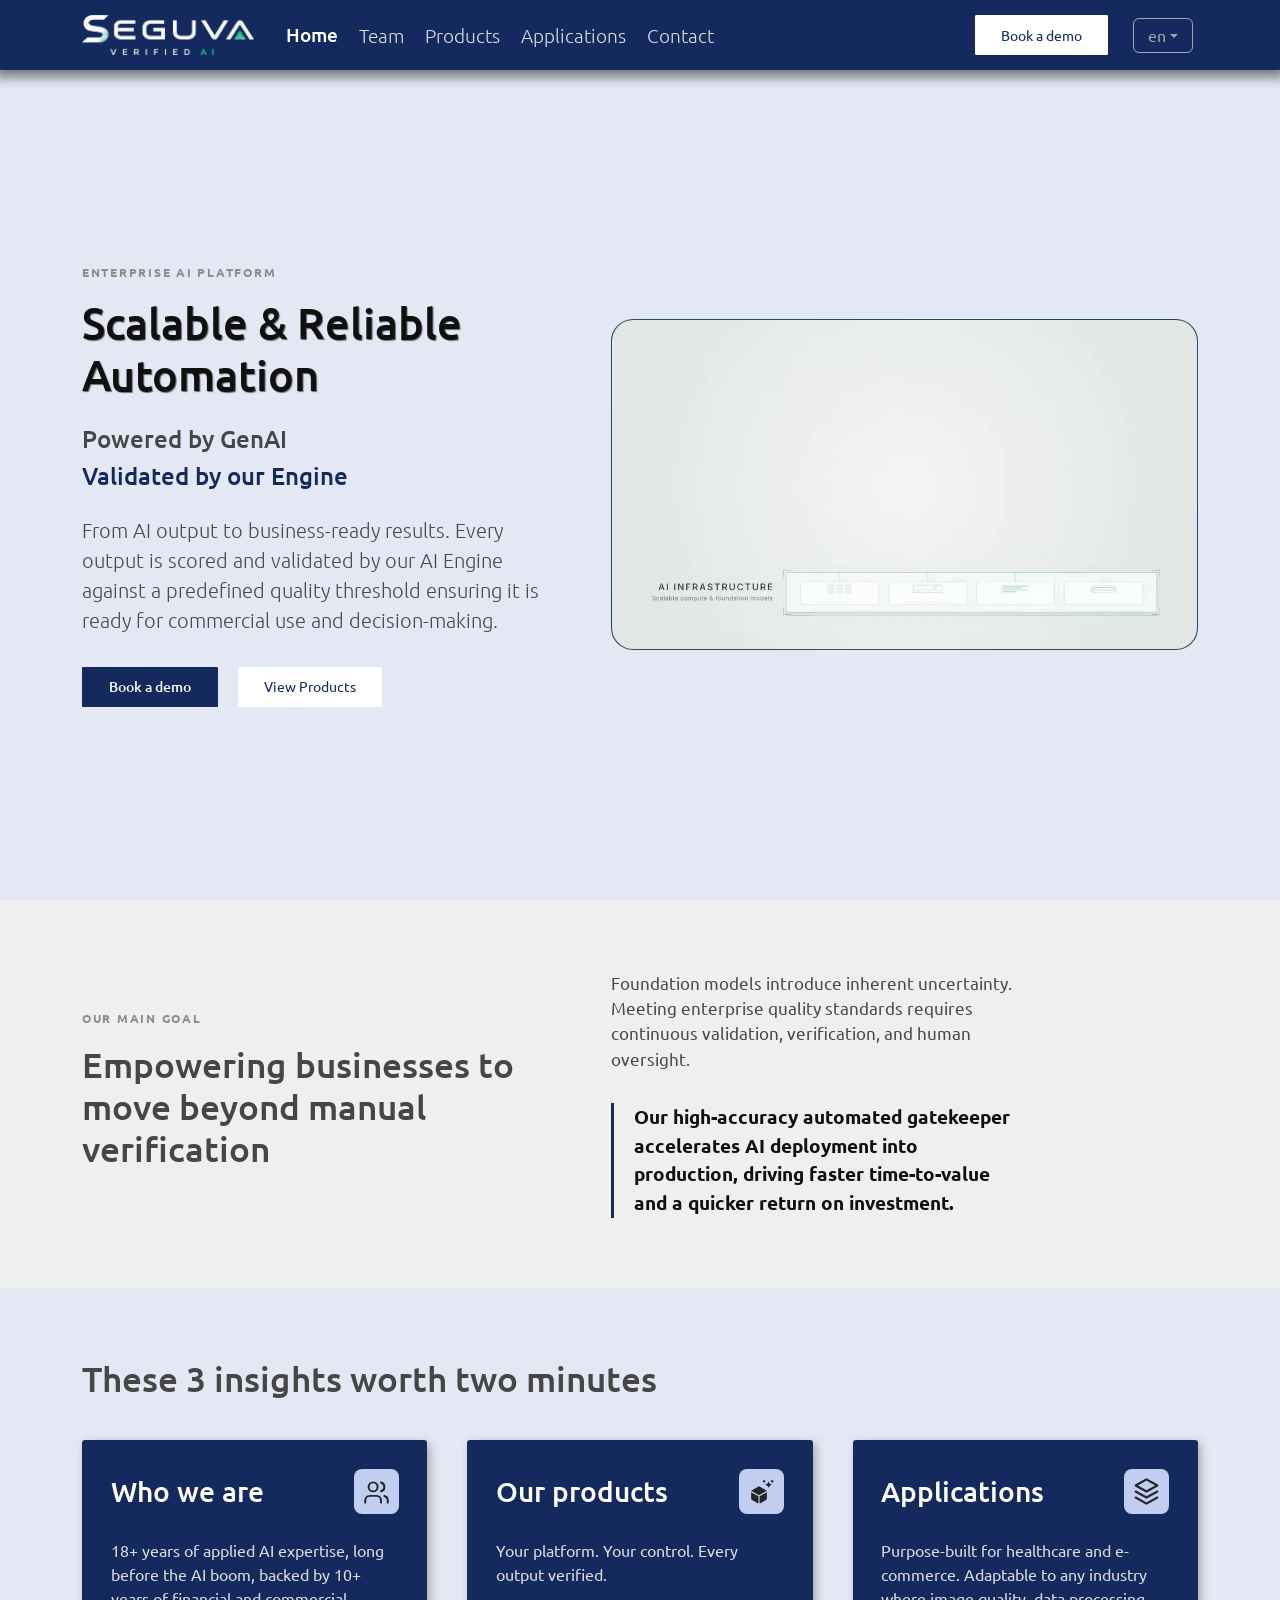
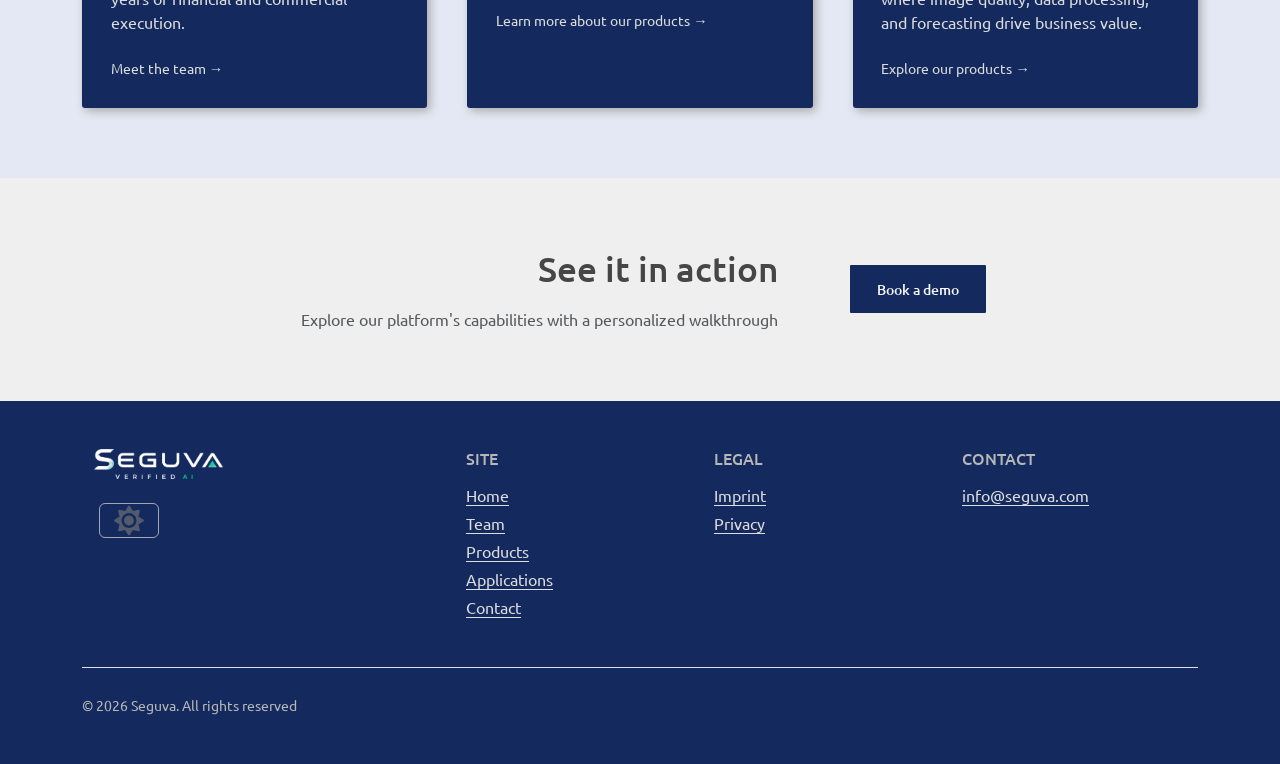
==== index.html @ 02441836 "feat: remove list styles and make style of index.html more mobile friendly" ====
<!DOCTYPE html>
<html data-theme="dark" data-lang="en">

<head>
    <meta charset="UTF-8">
    <meta name="viewport" content="width=device-width, initial-scale=1.0">
    <title>SEGUVA - Welcome</title>
    <!-- Favicon -->
    <link rel="icon" type="image/png" href="/assets/img/logos/logo_01.png" />
    <!-- Bootstrap -->
    <link href="https://cdn.jsdelivr.net/npm/bootstrap@5.3.0/dist/css/bootstrap.min.css" rel="stylesheet">
    <!-- Loading attribute values for theme -->
    <script src="assets/js/theme.js"></script>
    <!-- stylesheet -->
    <link rel="stylesheet" href="assets/css/main.css">

    <!-- OPEN GRAPH: LINK PREVIEW -->
    <meta property="og:type" content="website">
    <meta property="og:site_name" content="SEGUVA">
    <meta property="og:title" content="SEGUVA | Enterprise AI Automation">
    <meta property="og:description" content="Scalable and reliable AI automation with intelligent validation for production-ready results.">
    <meta property="og:url" content="https://flexirexi.github.io/seguva_presence/">
    <meta property="og:image" content="https://flexirexi.github.io/seguva_presence/assets/img/logos/og-preview.png">
    <meta property="og:image:width" content="1200">
    <meta property="og:image:height" content="630">
    <meta property="og:locale" content="en_US">

    <!-- X / Twitter Card -->
    <meta name="twitter:card" content="summary_large_image">
</head>

<body>
    <nav class="navbar navbar-expand-lg  fixed-top navbar-dark">
        <div class="container ">
            <div class="nav-inner-container d-flex ">
                <a class="navbar-brand d-flex align-items-center" href="index.html">
                    <img src="assets/img/logos/seguva-logo-gb-none.png" alt="Seguva Logo" height="40" class="me-2">
                </a>
                <button class="navbar-toggler ms-auto" type="button" data-bs-toggle="collapse"
                    data-bs-target="#navbarNav">
                    <span class="navbar-toggler-icon"></span>
                </button>
            </div>
            <div class="collapse navbar-collapse" id="navbarNav">
                <ul class="navbar-nav ">
                    <li class="nav-item"><a class="nav-link" href="index.html"
                            style="color: #ffffff; font-weight:450;" data-lang="tNavHome">Home</a></li>
                    <li class="nav-item"><a data-lang="tNavTeam" class="nav-link" href="team.html">Team</a></li>
                    <li class="nav-item"><a data-lang="tNavProduct" class="nav-link" href="product.html">Product</a></li>
                    <li class="nav-item dropdown">
                        <a
                            data-lang="tNavApps"
                            class="nav-link"
                            href="#"
                            id="applicationsDropdown"
                            role="button"
                            data-bs-toggle="dropdown"
                            aria-expanded="false">
                            Applications
                        </a>
                        <ul class="dropdown-menu " aria-labelledby="applicationsDropdown" id="navApplicationsMenu">
                            <li><a class="dropdown-item" href="applications.html" data-lang="tNavAppsMenu">Overview</a></li>
                        </ul>
                    </li>
                    <li class="nav-item"><a data-lang="tNavContact" class="nav-link" href="contact.html">Contact</a></li>
                </ul>
                <ul class="navbar-nav ms-auto align-items-center">
                    <li class="nav-item">
                        <a id="btContactDesktop" href="contact.html" class="btn btn-secondary"
                            data-lang="tNavBtnContact">Book a demo</a>
                    </li>
                    <li class="nav-item d-none">
                        <button class="toggle btn btn-outline-light" id="theme-toggle ">
                            <img src="assets/img/icons/fa-sun-solid-full-light.svg" alt="" width="23" height="23"></img>
                        </button>
                    </li>
                    <li class="nav-item dropdown">
                        <button class="btn btn-outline-light toggle dropdown-toggle" type="button"
                            data-bs-toggle="dropdown" aria-expanded="false" id="language-toggle">
                            en
                        </button>
                        <ul 
                            class="dropdown-menu dropdown-menu-end" 
                            aria-labelledby="language-toggle"
                            id="language-menu">
                        </ul>
                    </li>
                </ul>
            </div>
        </div>
    </nav>

    <main id="main">
        <section id="homeSection" class="hero bg2" aria-labelledby="hero-title">
            <div class="container two-column">
                <div class="hero-copy" data-animate="fade-up">
                    <p class="eyebrow" data-lang="tHomeHeadingEyebrow">Enterprise AI platform</p>
                    <h1 id="hero-title" class="mb-4"  data-lang="tHomeHeadingTitle">
                        Scalable &amp; Reliable Automation
                    </h1>
                    <h4 data-lang="tHomeHeadingSubTitle1">Powered by GenAI</h4>
                    <h4 data-lang="tHomeHeadingSubTitle2" class="text-color-accent mb-4">Validated by our Engine</h4>
                    <p class="lead" data-lang="tHomeHeadingText">
                        Turn any image into a production-ready commercial asset. Every
                        output is scored by our own AI validation engine before it reaches
                        you, and 97% of all input passed is guaranteed to get a
                        ready-to-use output.
                    </p>
                    <div class="button-row">
                        <a href="contact.html" class="btn btn-primary me-2"  data-lang="tHomeHeadingBtnContact">Book a demo</a>
                        <a href="product.html" class="btn btn-secondary" data-lang="tHomeHeadingBtnProduct">See our Product</a>
                    </div>
                </div>
                <section class="ai-demo" aria-label="AI product validation process">
                    <div class="ai-demo__stage" role="img" aria-label="An input product is scanned, validated by AI and transformed into four output assets.">
                        <video autoplay muted loop playsinline class="mt-auto mb-auto w-100">
                            <source src="assets/img/site_index_animation/seguva_Home_light_compr.webm">
                        </video>
                    </div>
                </section>
            </div>
        </section>

        
        <section aria-labelledby="goal-title">
            <div class="container two-column " data-animate="fade-up">
                <div id="homeGoalLeft" class="">
                    <p class="eyebrow" data-lang="tHomeGoalEyebrow">Our main goal</p>
                    <h2 id="goal-title" data-lang="tHomeGoalTitle">Enabling clients to overcome the manual verification trap</h2>
                </div>
                <div id="homeGoalRight" class="prose max80">
                    <p  data-lang="tHomeGoalText">
                        Foundational models are probabilistic, hence, entire teams are
                        required to ensure enterprise quality standards are met.
                    </p>
                    <blockquote data-lang="tHomeGoalQuote">
                        With our automated high-accuracy gatekeeper, AI implementations
                        move swiftly to production, delivering a faster return on
                        investment.
                    </blockquote>
                </div>
            </div>
        </section>

        <section class="bg2" aria-labelledby="next-title">
            <div class="container">
                <div class="section-heading" data-animate="fade-up">
                    <!-- <p class="eyebrow">Where to go next</p> -->
                    <h2 id="next-title" data-lang="tHomeInsightsTitle">3 insights worth two minutes</h2>
                </div>

                <ul class="card-grid list-unstyled" role="list">
                    <li>
                        <article class="card card-dark" data-animate="fade-up">
                            <a href="team.html">
                                <div class="d-flex mb-4">
                                    <div class="d-flex align-items-center me-auto">
                                        <h3 class="mb-0"  data-lang="tHomeInsights1Title">Who we are</h3>
                                    </div>
                                    <div class="icon-container">
                                        <img src="assets/img/icons/team-dark.svg" alt="icon for our strategy">
                                    </div>
                                </div>
                                <p data-lang="tHomeInsights1Text">Applied neural-network an AI academic research 15+ years
                                    before the hype, paired with financial and commercial
                                    execution experience.
                                </p>
                                <span class="card-dark-link mt-2" data-lang="tHomeInsights1Link">Meet the team →</span>
                            </a>
                        </article>
                    </li>
                    <li>
                        <article class="card card-dark" data-animate="fade-up">
                            <a href="product.html">
                                <div class="d-flex mb-4">
                                    <div class="d-flex align-items-center me-auto">
                                        <h3 class="mb-0" data-lang="tHomeInsights2Title">Our Product</h3>
                                    </div>
                                    <div class="icon-container">
                                        <img src="assets/img/icons/ai-product.svg" alt="icon for our product">
                                    </div>
                                </div>
                                <p data-lang="tHomeInsights2Text">A tailored platform your own team runs independently, with
                                    dynamic model routing and our proprietary validator scoring
                                    every single output.
                                </p>
                                <span class="card-dark-link mt-2" data-lang="tHomeInsights2Link">Learn about our product →</span>
                            </a>
                        </article>
                    </li>
                    <li>
                        <article class="card card-dark" data-animate="fade-up">
                            <a href="applications.html">
                                <div class="d-flex mb-4">
                                    <div class="d-flex align-items-center me-auto">
                                        <h3 class="mb-0"  data-lang="tHomeInsights3Title">Applications</h3>
                                    </div>
                                    <div class="icon-container p-2">
                                        <img src="assets/img/icons/stack-dark.svg" alt="icon for our apps">
                                    </div>
                                </div>
                                <p data-lang="tHomeInsights3Text">
                                    Industry configurations for medicine, fashion and e-commerce -
                                    and for every business that depends on image quality and processing.
                                </p>
                                <span class="card-dark-link mt-2" data-lang="tHomeInsights3Link">Explore applications →</span>
                            </a>
                        </article>
                    </li>
                </ul>
            </div>
        </section>

        <section>
            <div class="container row align-items-center">
                <header class="col-md-8 col-lg-8 text-center text-md-end pe-md-5">
                    <h2 data-lang="tCTATitle">See it in action</h2>
                    <p class="mt-3 mb-0 text-muted" data-lang="tCTASubTitle">
                        Explore our platform's capabilities with a personalized walkthrough:
                    </p>
                </header>
                <div class="col-md-4 col-lg-4 text-center text-md-start mt-4 mt-md-0 ps-4">
                    <a id="homeCTAButton" href="contact.html" class="btn btn-primary " data-lang="tCTABtnContact">
                        Book a demo
                    </a>
                </div>
            </div>
        </section>
    </main>

    <footer class="py-5">
        <div class="container">
            <div class="row gy-4 mx-3 mx-lg-0">
                <div class="col-12 col-md-3 col-lg-4">
                    <div>
                        <a class="" href="index.html">
                            <img src="assets/img/logos/seguva-logo-gb-none.png" alt="Seguva footer Logo" height="30" class="me-2">
                        </a>  
                    </div>
                    <button class="btn btn-outline-light toggle mt-4" type="button" id="theme-toggle">
                        <img class="w-100 h-100" src="assets/img/icons/fa-sun-solid-full-light2.svg" alt="sun icon"> 
                    </button>
                </div>
                <div class="col-6 col-md col-lg" aria-label="Site navigation">
                    <h3 class="h6 text-uppercase" data-lang="tFooterCol1Title">Site</h3>
                    <ul class="list-unstyled mb-0">
                        <li class="mb-1"><a href="index.html" data-lang="tNavHome">Home</a></li>
                        <li class="mb-1"><a href="team.html" data-lang="tNavTeam">Team</a></li>
                        <li class="mb-1"><a href="product.html" data-lang="tNavProduct">Product</a></li>
                        <li class="mb-1"><a href="applications.html" data-lang="tNavApps">Applications</a></li>
                        <li><a href="contact.html" data-lang="tNavContact">Contact</a></li>
                    </ul>
                </div>
                <div class="col-6 col-md col-lg" aria-label="Legal navigation">
                    <h3 class="h6 text-uppercase" data-lang="tFooterCol2Title">Legal</h3>
                    <ul class="list-unstyled mb-0">
                        <li class="mb-1"><a href="imprint.html" data-lang="tFooterImprint">Imprint</a></li>
                        <li class="mb-1"><a href="privacy.html" data-lang="tFooterPrivacy">Privacy</a></li>
                        <li><a href="agbs.html" data-lang="tFooterAGB">Terms & Conditions</a></li>
                    </ul>
                </div>
                <div class="col-12 col-md col-lg">
                    <h3 class="h6 text-uppercase"  data-lang="tFooterCol3Title">Contact</h3>
                    <a href="mailto:info@seguva.com" data-lang="tFooterCol3Email">info@seguva.com</a>
                </div>
            </div>
            <div class="border-top mt-5 pt-4 mx-3 mx-lg-0 text-center text-md-start">
                <small data-lang="tFooterCopyright">© 2026 Seguva. All rights reserved.</small>
            </div>
        </div>
    </footer>

    <script src="https://cdn.jsdelivr.net/npm/bootstrap@5.3.0/dist/js/bootstrap.bundle.min.js"></script>
    <script src="assets/js/lang.js"></script>
</body>

</html>
---- assets/css/main.css ----
/* 
INFO: 
Bootstrap is used here -> in order to overwrite, use: 
    html[data-theme] <selector>          for elements in all themes, 
    html[data-theme="dark"] <selector>   for elements only in dark mode,
    html[data-theme=light"] <selector>   for elements only in light mode
*/

@import url('https://fonts.googleapis.com/css2?family=Ubuntu:ital,wght@0,300;0,400;0,500;0,700;1,300;1,400;1,500;1,700');
@import url("themes.css");
@import url("layout.css");
@import url("animation.css");
@import url("site_index.css");
@import url("site_index_animation.css");
@import url("site_team.css");
@import url("site_product.css");
@import url("site_applications.css");
@import url("site_contact.css");
@import url("site_imprint.css");
@import url("site_404.css");


/* 00 Generic text hider to prevent text flash at website load */
html:not(.lang-ready) [data-lang] {
    visibility: hidden;
}

/* 01 Generic STYLES that apply for all html pages --------------------------- */
html[data-theme] * {
    font-family: "Ubuntu", sans-serif;
    color: var(--text);
    box-sizing: border-box;
}

html[data-theme] .eyebrow {
    margin-bottom: 1rem;
    color: var(--dis-text);
    font-size: .78rem;
    font-weight: 700;
    letter-spacing: .14em;
    text-transform: uppercase;
}

html[data-theme] .lead {
    max-width: 46rem;
    margin-bottom: 2rem;
    font-size: clamp(1.05rem, 2.5vw, 1.25rem);
}

html[data-theme] .nav-inner-container {
    width: 100%;
}

html[data-theme] .navbar-toggler {
    height:         55px;
    width:          55px;
    border-radius:  50px;
    margin-top:     5px;
    margin-bottom:  5px;

}

html[data-theme] ul li:last-child {
    margin-bottom: 20px;
}



/* MEDIA QUERIES ------------------------------------------------------------ */
@media (min-width: 992px) {
    html[data-theme] #btnContactMobile {
        margin: 0;
        display: none;
    }

    html[data-theme] .nav-inner-container {
        width: unset;
    }

    html[data-theme] #btContactDesktop {
        
        margin: auto 20px auto;
    }

    html[data-theme] .navbar-toggler {
        margin-top:     unset;
        margin-bottom:  unset;
    }

    html[data-theme] ul li:last-child {
        margin-bottom: unset;
    }

    .navbar .dropdown:hover > #navApplicationsMenu {
        display: block;
    }

}
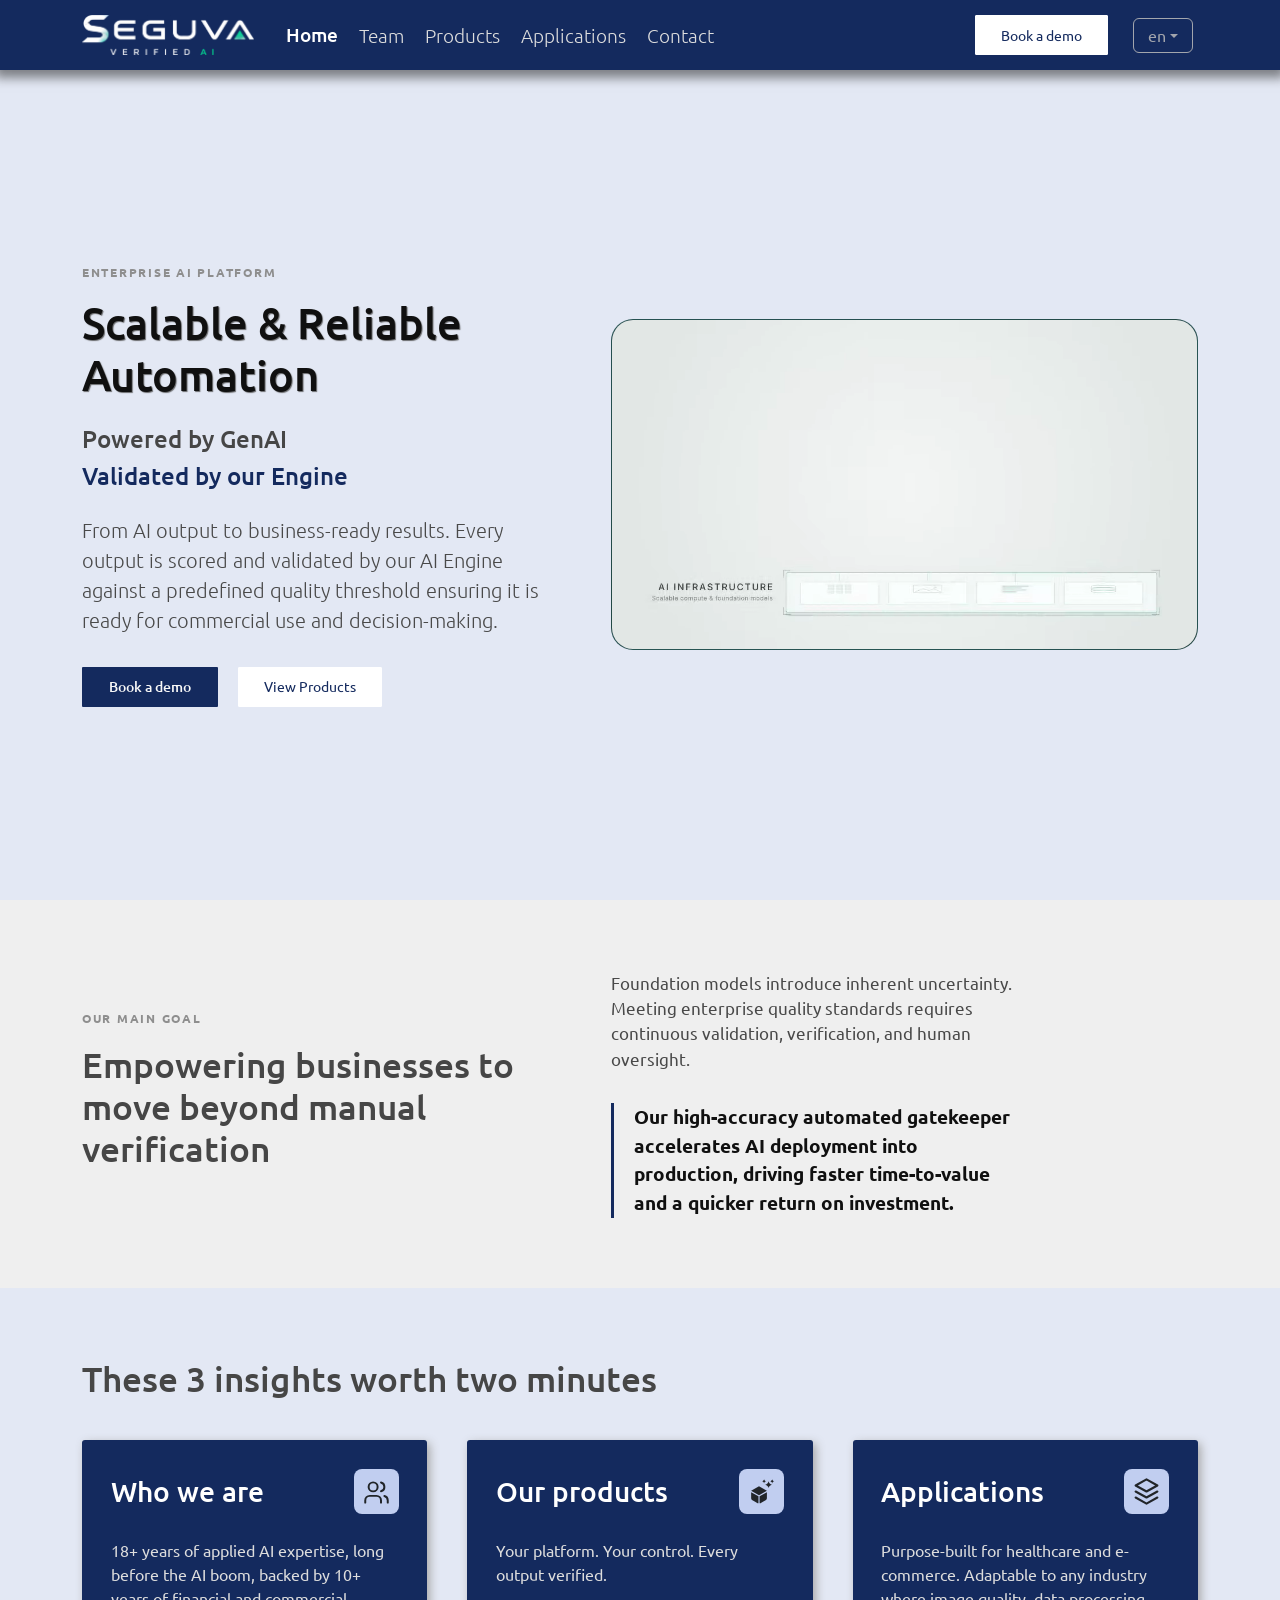
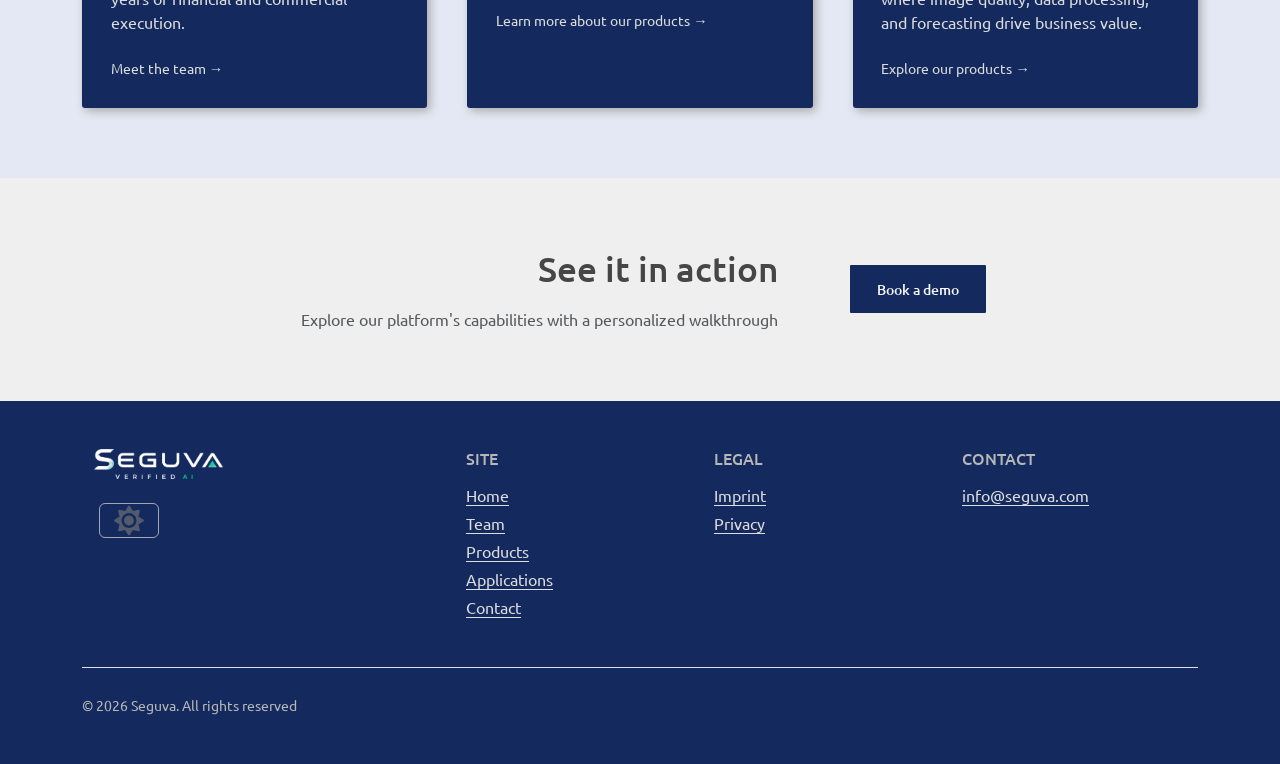
==== commit 17a1d83b: "SEO: change titles to more suitable ones" ====
--- a/index.html
+++ b/index.html
@@ -4,7 +4,7 @@
 <head>
     <meta charset="UTF-8">
     <meta name="viewport" content="width=device-width, initial-scale=1.0">
-    <title>SEGUVA - Welcome</title>
+    <title>SEGUVA | Welcome</title>
     <!-- Favicon -->
     <link rel="icon" type="image/png" href="/assets/img/logos/logo_01.png" />
     <!-- Bootstrap -->
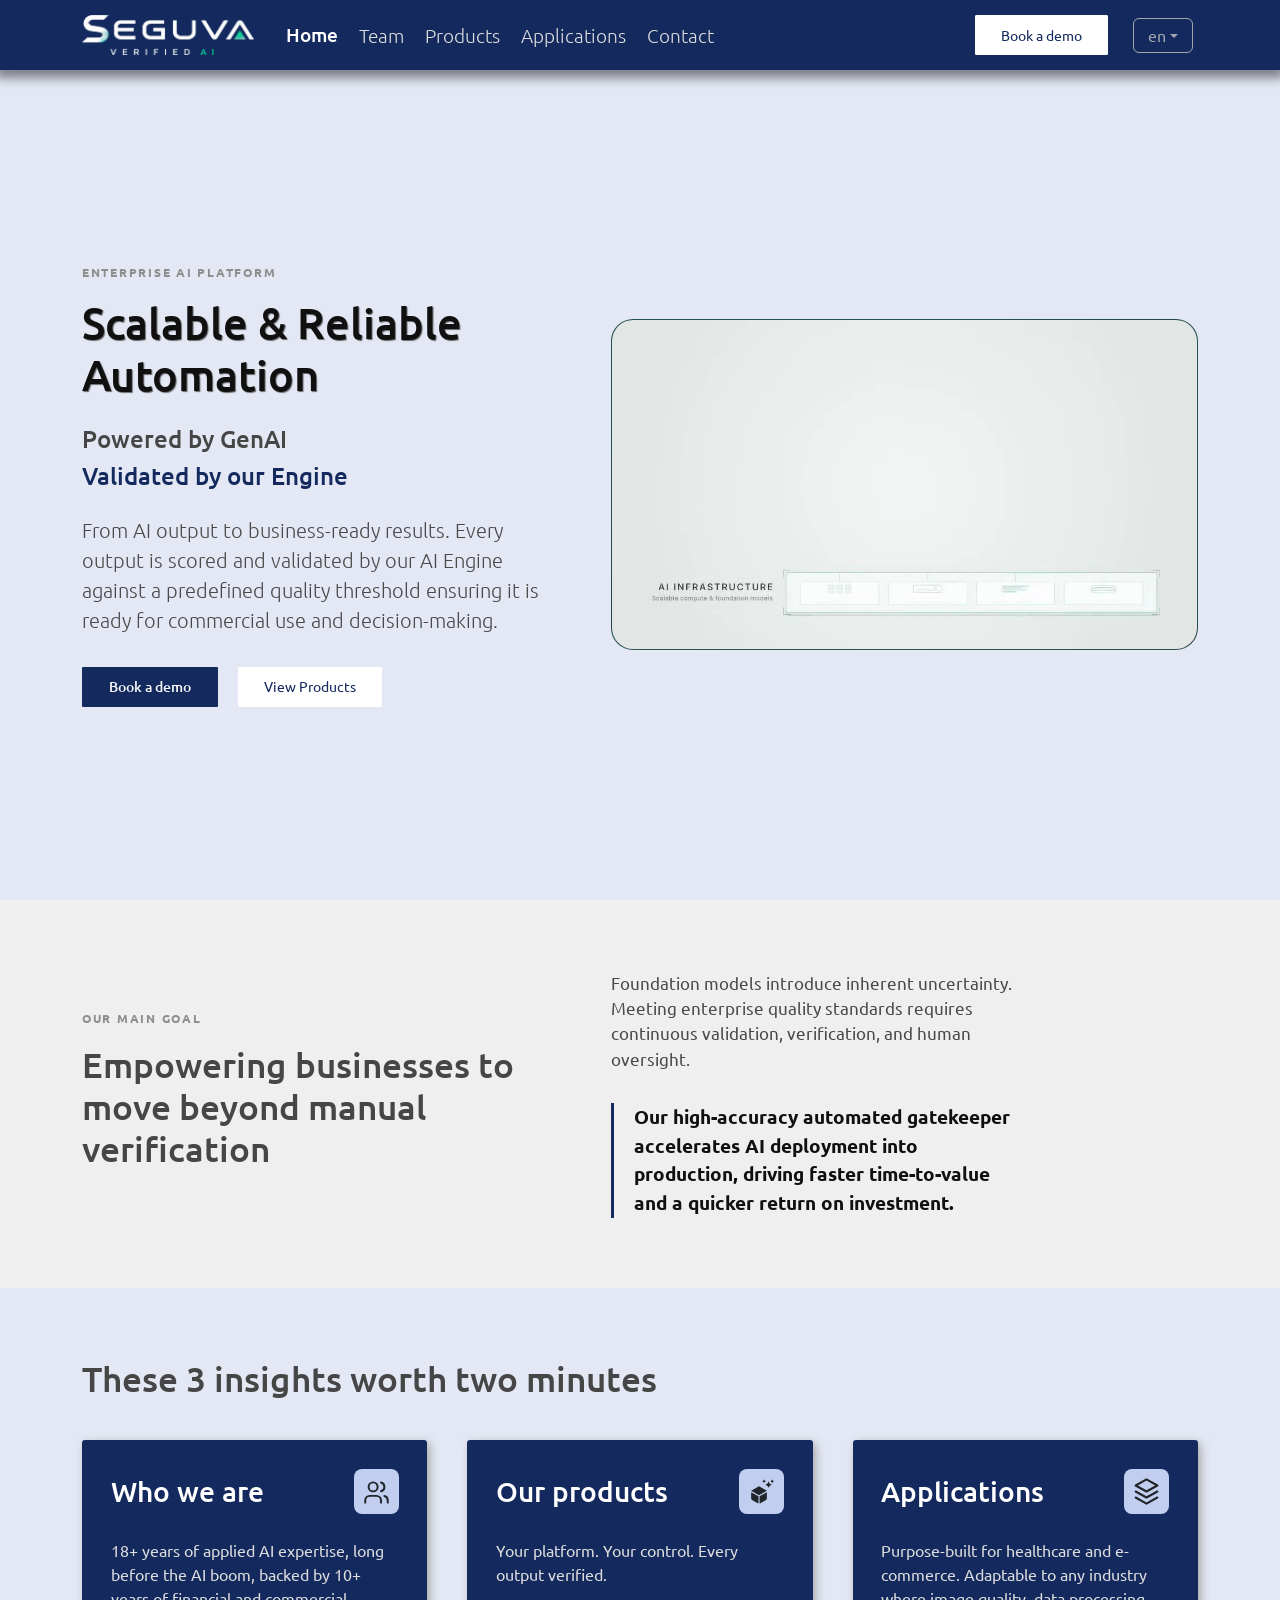
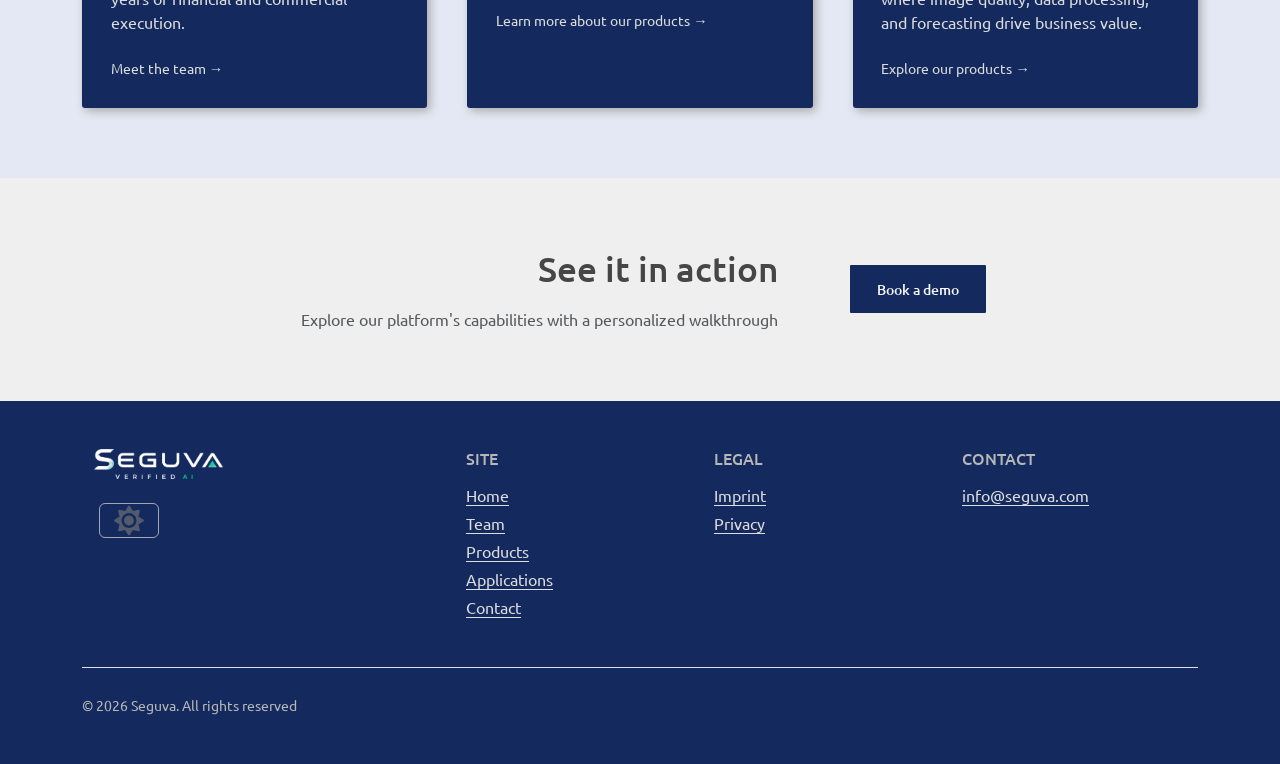
==== commit b5513757: "SEO: add description, keywords, canonical, OG + twitter card to html head of index.html and product." ====
--- a/index.html
+++ b/index.html
@@ -4,7 +4,12 @@
 <head>
     <meta charset="UTF-8">
     <meta name="viewport" content="width=device-width, initial-scale=1.0">
+
     <title>SEGUVA | Welcome</title>
+    <meta name="description" content="Discover SEGUVA's enterprise AI solutions and VIA, our platform for intelligent content automation and scalable business workflows.">
+    <meta name="keywords" content="enterprise AI, AI automation, business process automation, künstliche Intelligenz Unternehmen, KI Automatisierung, Automatisierung von Geschäftsprozessen">
+    <link rel="canonical" href="https://seguva.com/">
+
     <!-- Favicon -->
     <link rel="icon" type="image/png" href="/assets/img/logos/logo_01.png" />
     <!-- Bootstrap -->
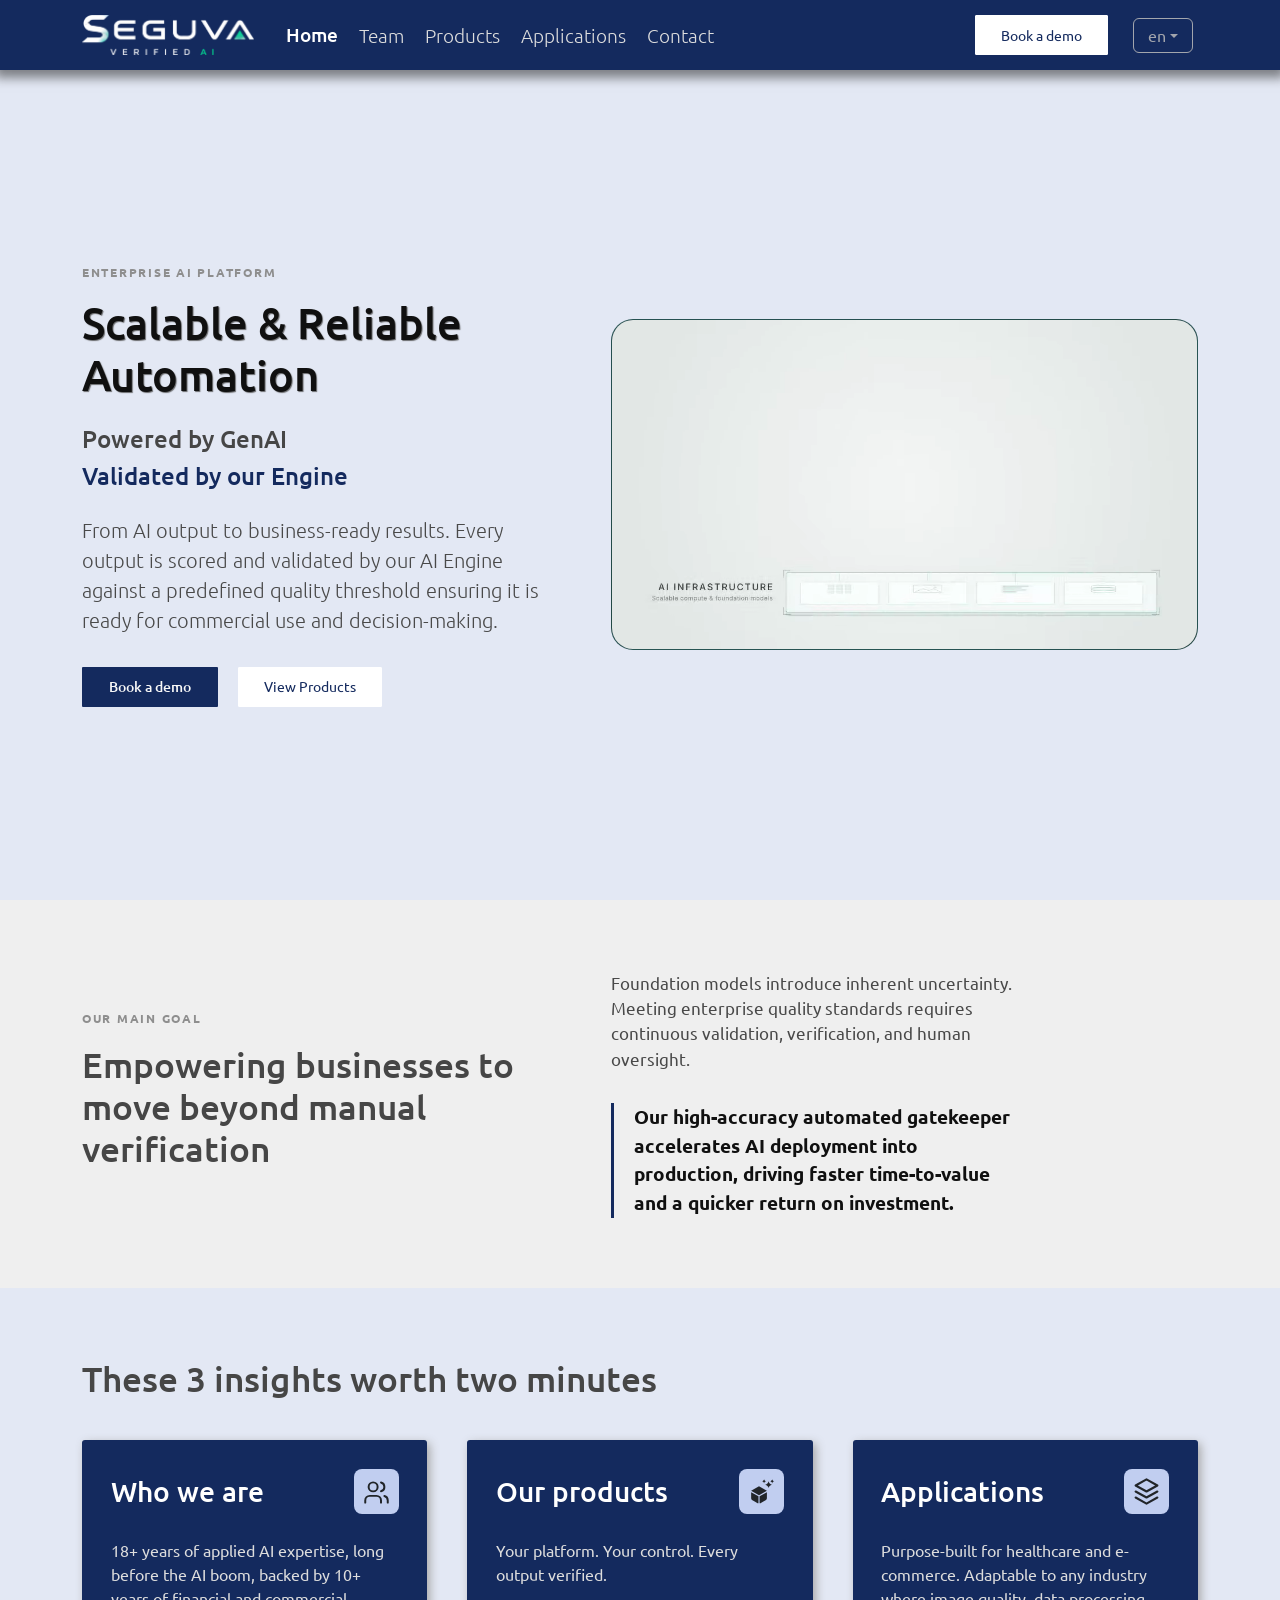
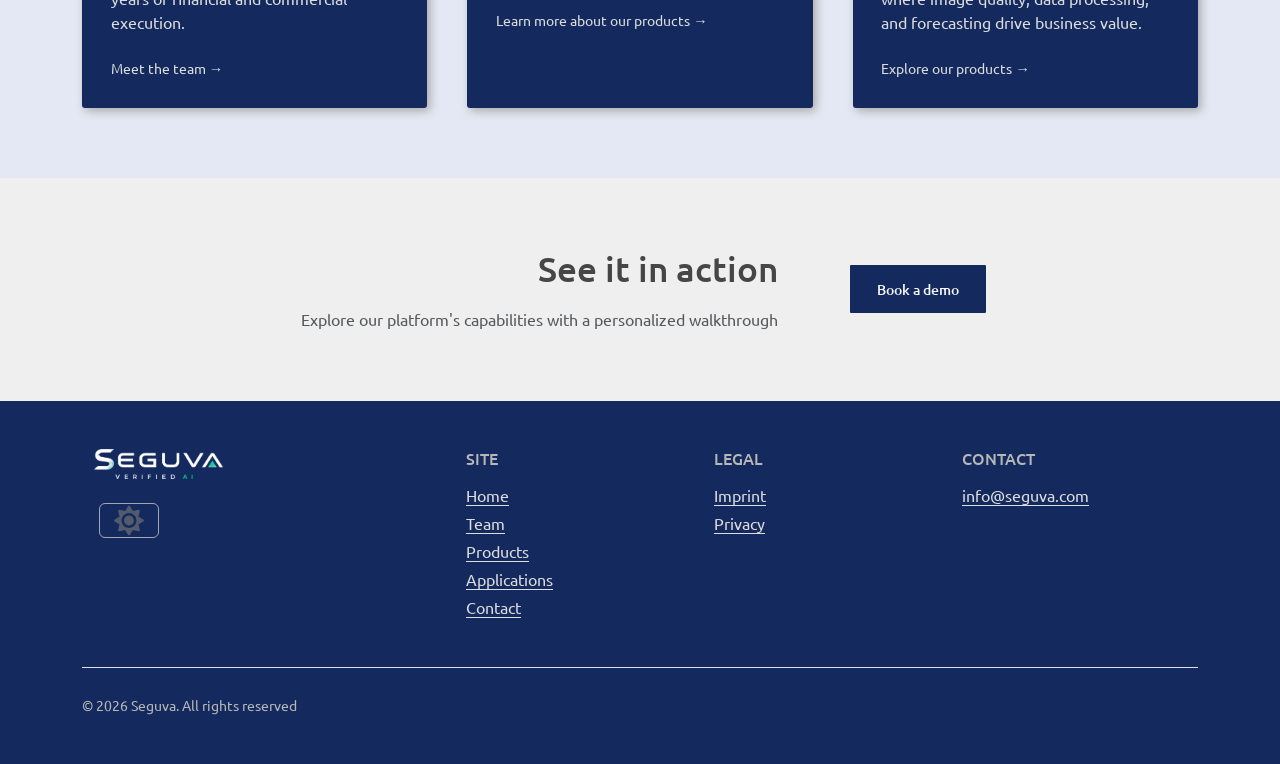
==== commit 39518bf5: "GEO: add GEO stuff into html head of index.html, applications.html, product.html and contact.html" ====
--- a/index.html
+++ b/index.html
@@ -32,6 +32,16 @@
 
     <!-- X / Twitter Card -->
     <meta name="twitter:card" content="summary_large_image">
+
+    <!-- GEO for AI -->
+    <script type="application/ld+json">
+        {
+            "@context": "https://schema.org",
+            "@type": "Organization",
+            "name": "SEGUVA GmbH",
+            "url": "https://seguva.com/"
+        }
+    </script>
 </head>
 
 <body>
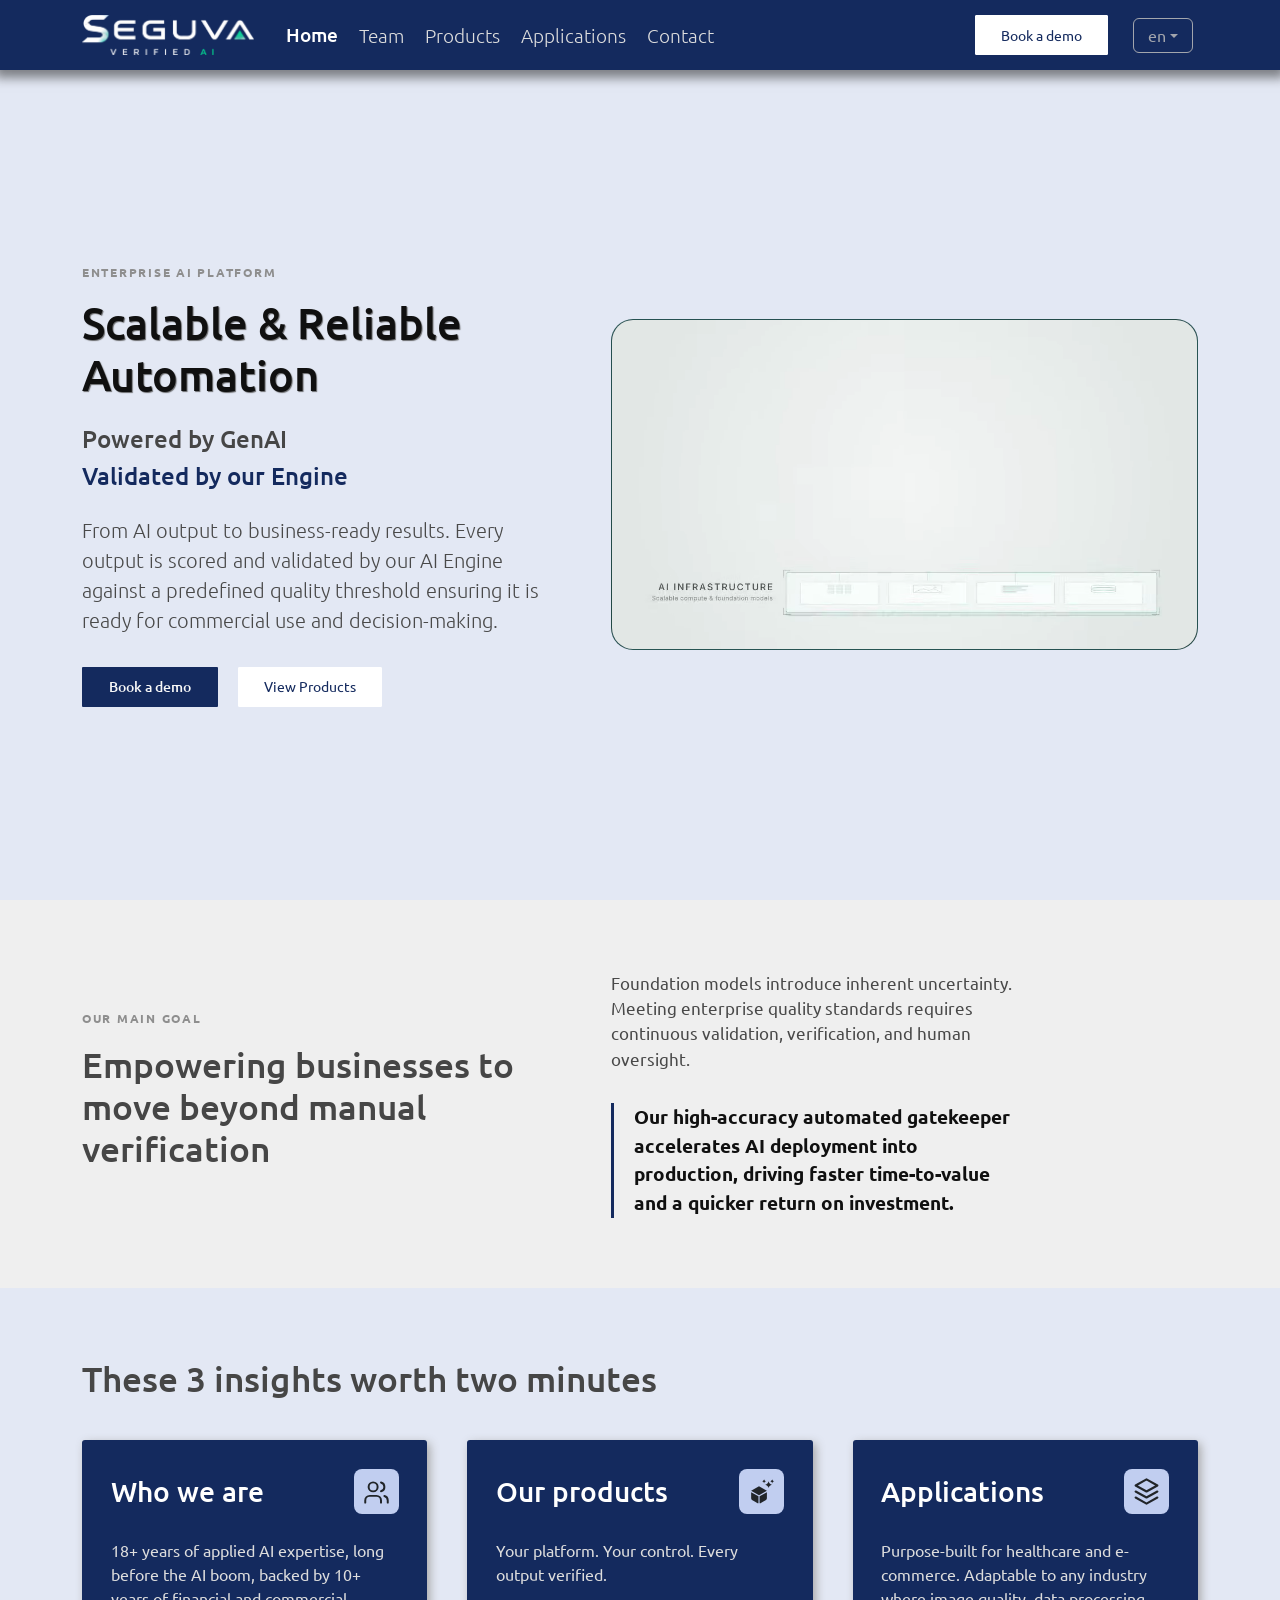
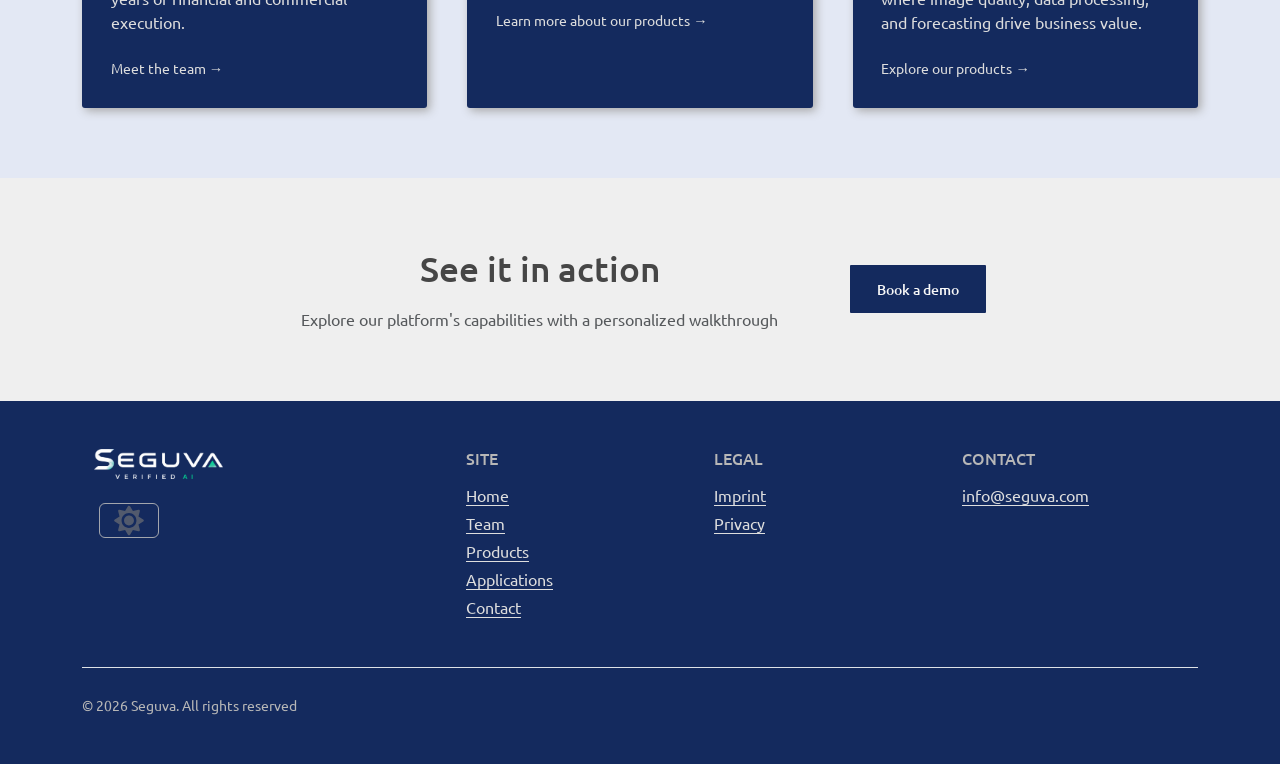
==== commit 5134d171: "feat: change layout in see-in-action section in index.html + applications.html + team.html" ====
--- a/index.html
+++ b/index.html
@@ -229,10 +229,12 @@
         <section>
             <div class="container row align-items-center">
                 <header class="col-md-8 col-lg-8 text-center text-md-end pe-md-5">
-                    <h2 data-lang="tCTATitle">See it in action</h2>
-                    <p class="mt-3 mb-0 text-muted" data-lang="tCTASubTitle">
-                        Explore our platform's capabilities with a personalized walkthrough:
-                    </p>
+                    <div class="text-center d-inline-block ">
+                        <h2 data-lang="tCTATitle">See it in action</h2>
+                        <p class="mt-3 mb-0 text-muted" data-lang="tCTASubTitle">
+                            Explore our platform's capabilities with a personalized walkthrough:
+                        </p>
+                    </div>
                 </header>
                 <div class="col-md-4 col-lg-4 text-center text-md-start mt-4 mt-md-0 ps-4">
                     <a id="homeCTAButton" href="contact.html" class="btn btn-primary " data-lang="tCTABtnContact">
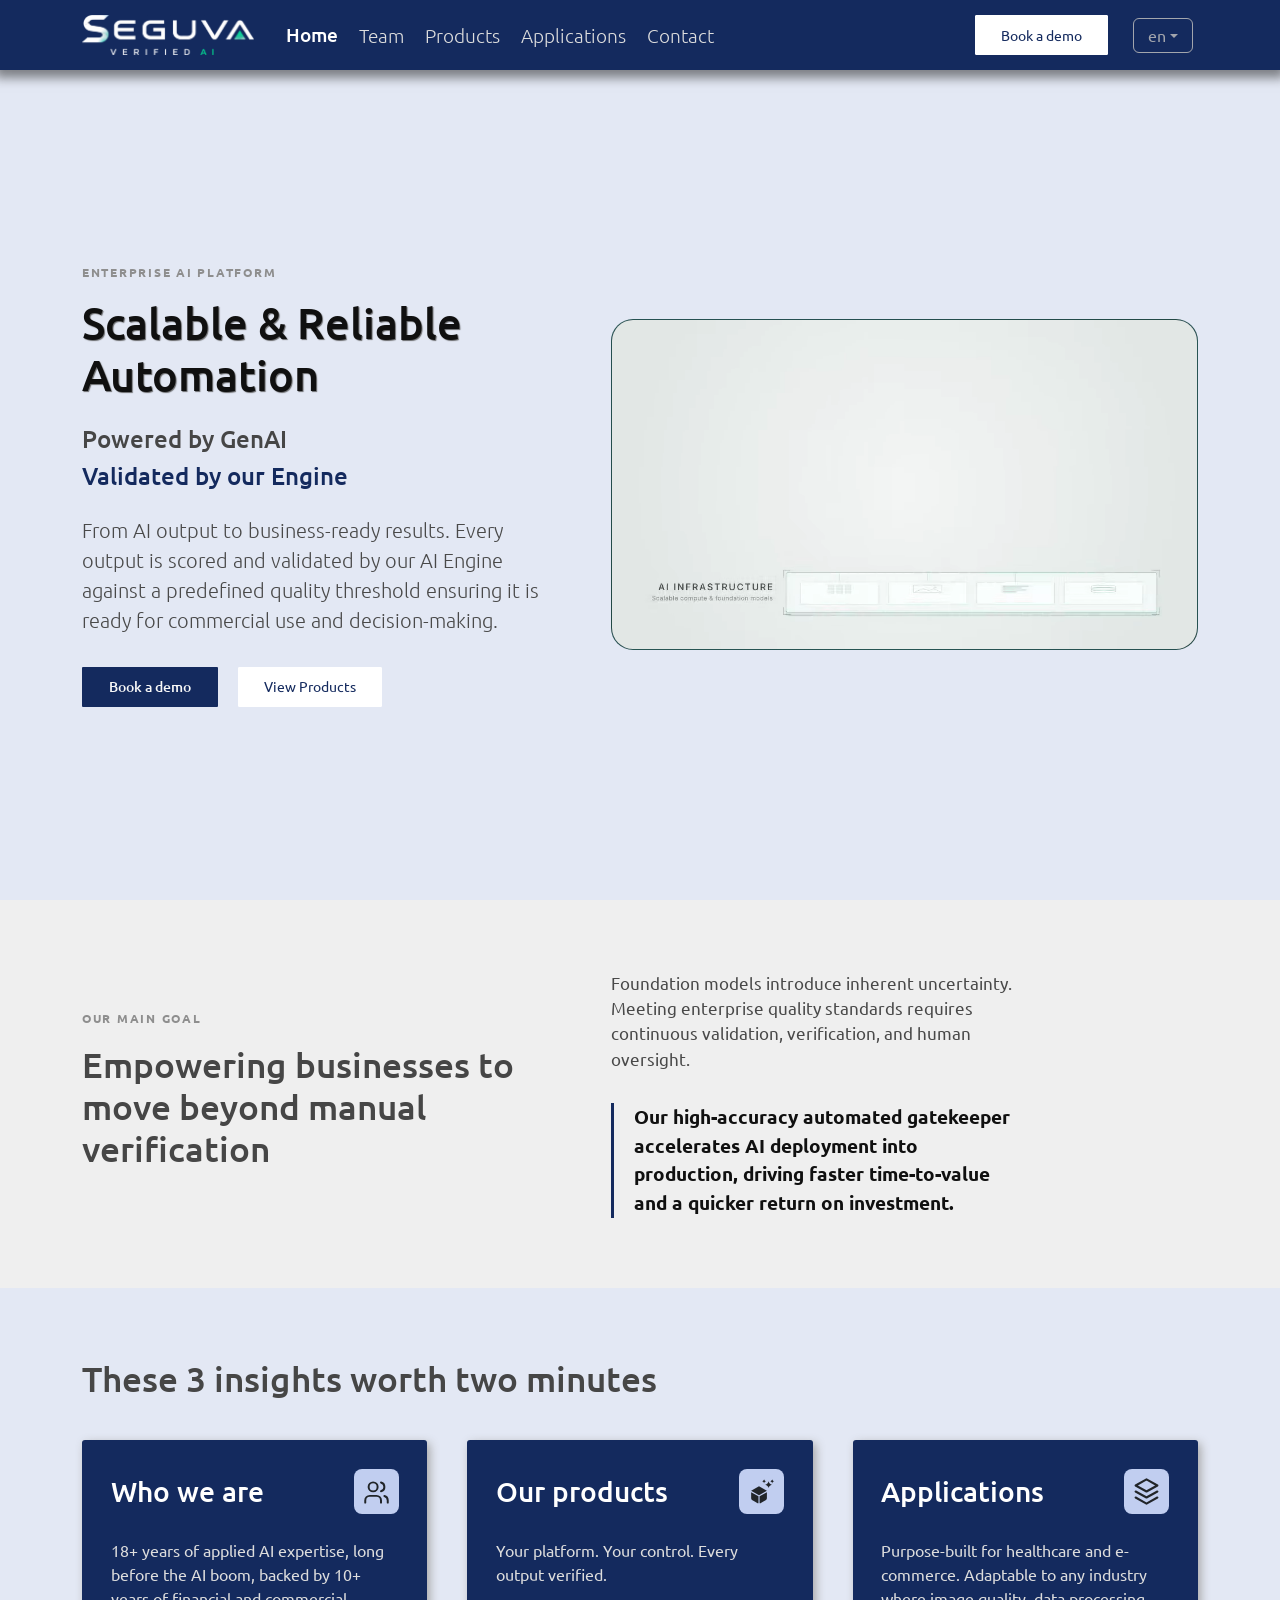
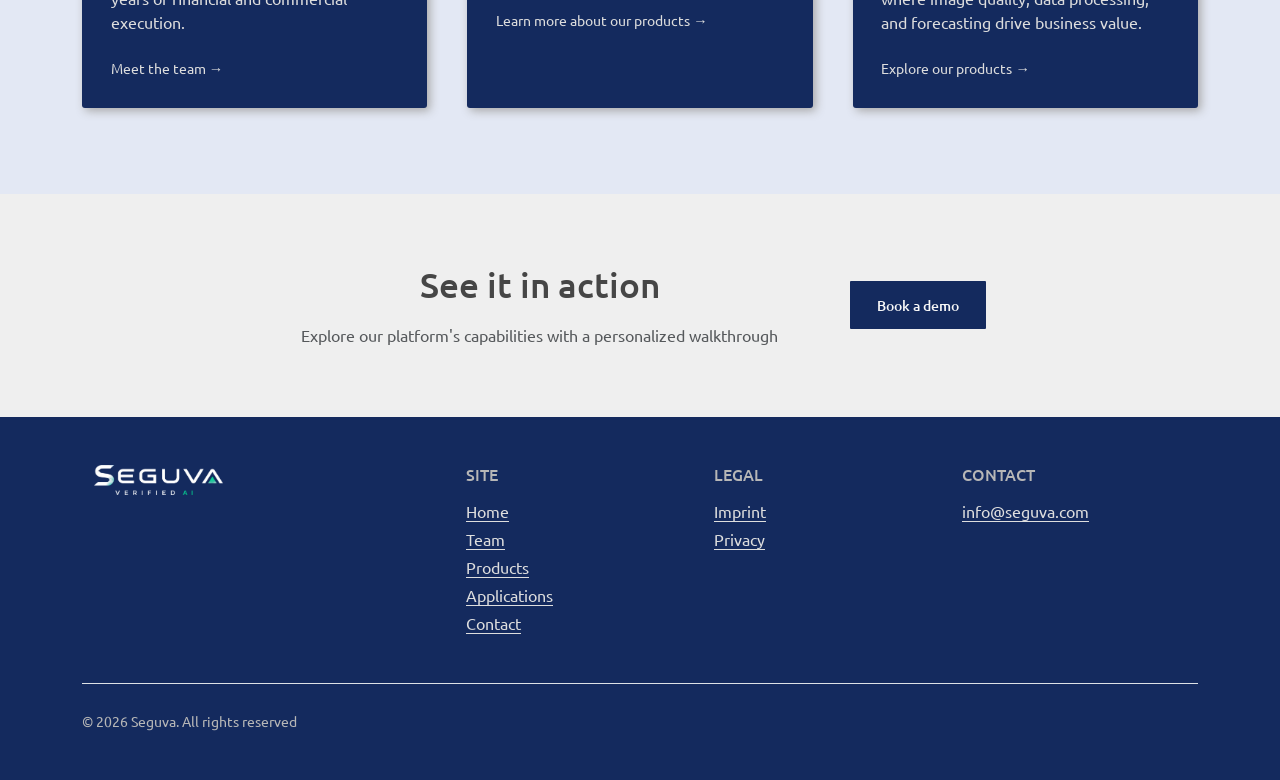
==== commit 5311f479: "feat: remove theme toggle" ====
--- a/index.html
+++ b/index.html
@@ -254,7 +254,7 @@
                             <img src="assets/img/logos/seguva-logo-gb-none.png" alt="Seguva footer Logo" height="30" class="me-2">
                         </a>  
                     </div>
-                    <button class="btn btn-outline-light toggle mt-4" type="button" id="theme-toggle">
+                    <button class="btn btn-outline-light toggle mt-4 d-none" type="button" id="theme-toggle">
                         <img class="w-100 h-100" src="assets/img/icons/fa-sun-solid-full-light2.svg" alt="sun icon"> 
                     </button>
                 </div>
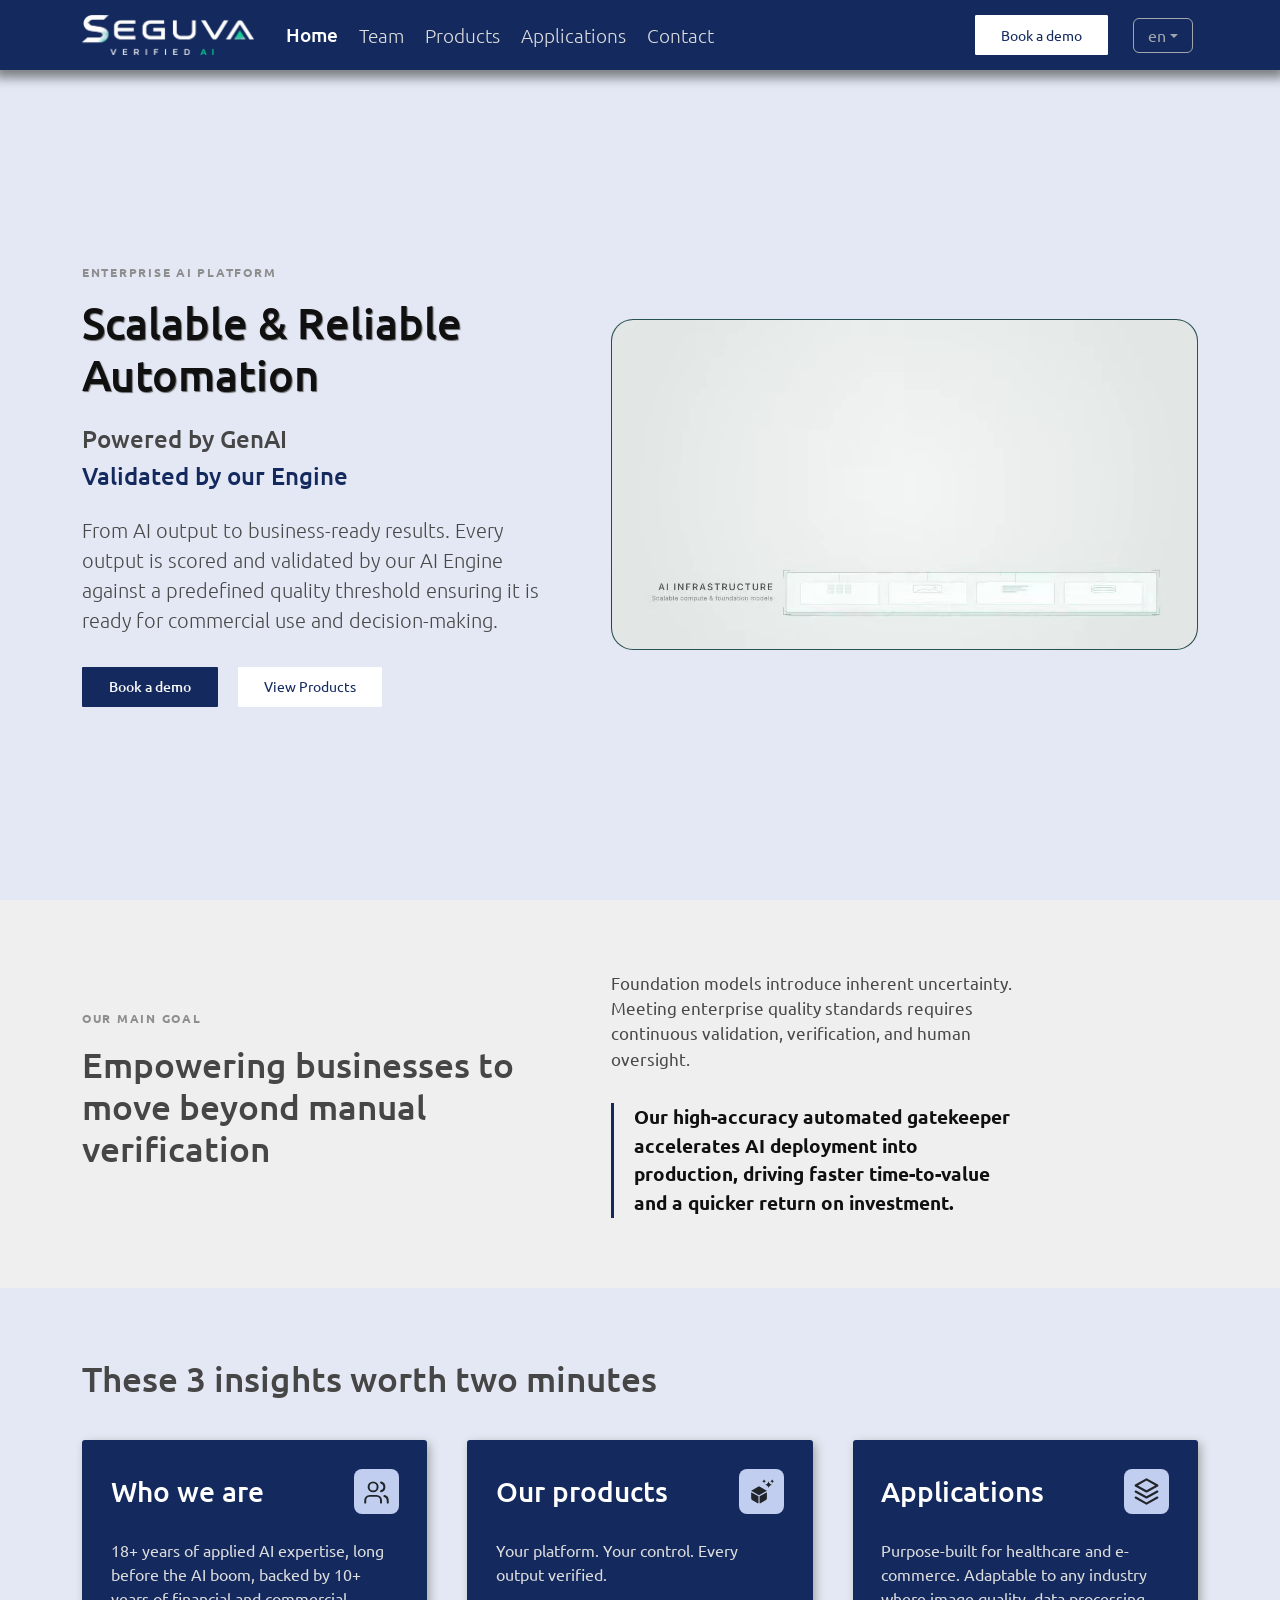
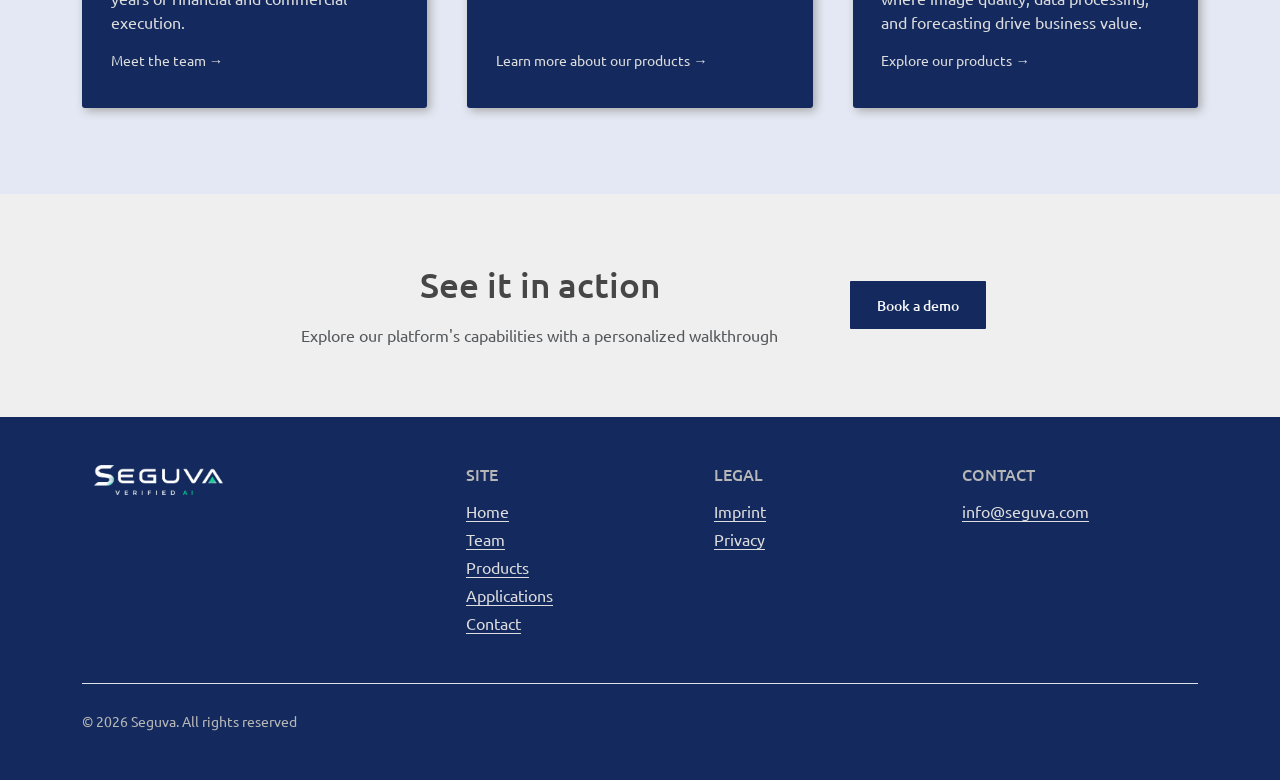
==== commit e6295bc0: "feat: change German and Spanish texts for the 3 insights in index.html" ====
--- a/index.html
+++ b/index.html
@@ -180,7 +180,7 @@
                                     before the hype, paired with financial and commercial
                                     execution experience.
                                 </p>
-                                <span class="card-dark-link mt-2" data-lang="tHomeInsights1Link">Meet the team →</span>
+                                <span class="card-dark-link mt-auto mb-2" data-lang="tHomeInsights1Link">Meet the team →</span>
                             </a>
                         </article>
                     </li>
@@ -199,7 +199,7 @@
                                     dynamic model routing and our proprietary validator scoring
                                     every single output.
                                 </p>
-                                <span class="card-dark-link mt-2" data-lang="tHomeInsights2Link">Learn about our product →</span>
+                                <span class="card-dark-link mt-auto mb-2" data-lang="tHomeInsights2Link">Learn about our product →</span>
                             </a>
                         </article>
                     </li>
@@ -218,7 +218,7 @@
                                     Industry configurations for medicine, fashion and e-commerce -
                                     and for every business that depends on image quality and processing.
                                 </p>
-                                <span class="card-dark-link mt-2" data-lang="tHomeInsights3Link">Explore applications →</span>
+                                <span class="card-dark-link mt-auto mb-2" data-lang="tHomeInsights3Link">Explore applications →</span>
                             </a>
                         </article>
                     </li>
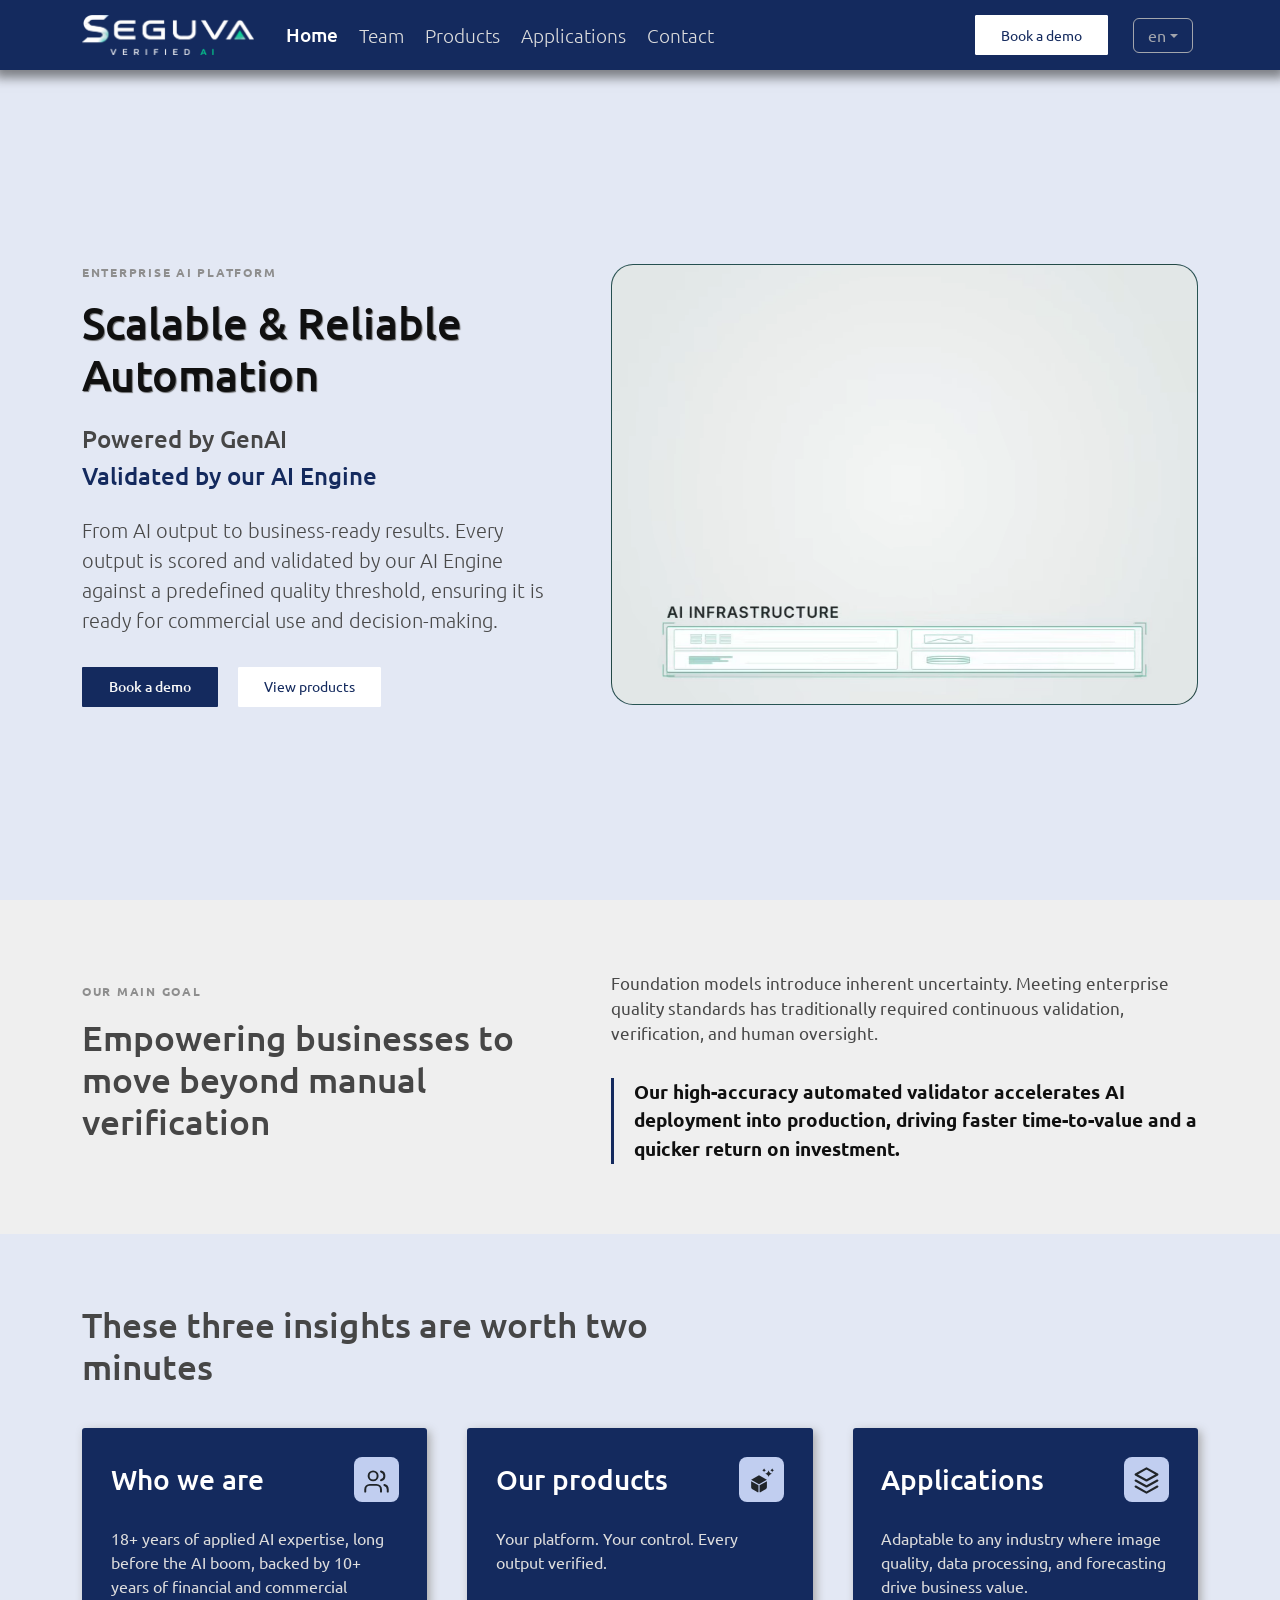
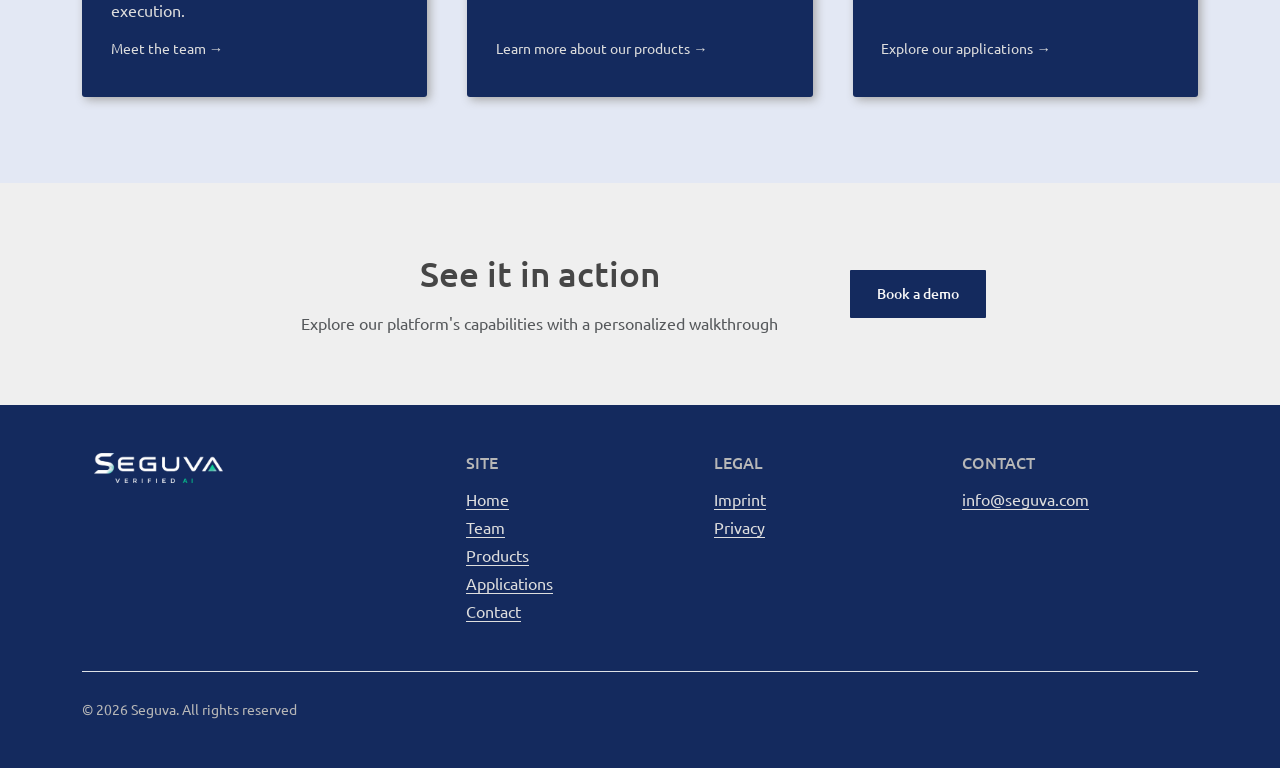
==== commit 975fb049: "feat: load bootstrap 5.3.0 locally into assets/vendor/bootstrap (min.css and min.js)" ====
--- a/index.html
+++ b/index.html
@@ -13,7 +13,7 @@
     <!-- Favicon -->
     <link rel="icon" type="image/png" href="/assets/img/logos/logo_01.png" />
     <!-- Bootstrap -->
-    <link href="https://cdn.jsdelivr.net/npm/bootstrap@5.3.0/dist/css/bootstrap.min.css" rel="stylesheet">
+    <link rel="stylesheet" href="assets/vendor/bootstrap/bootstrap.min.css">
     <!-- Loading attribute values for theme -->
     <script src="assets/js/theme.js"></script>
     <!-- stylesheet -->
@@ -287,7 +287,7 @@
         </div>
     </footer>
 
-    <script src="https://cdn.jsdelivr.net/npm/bootstrap@5.3.0/dist/js/bootstrap.bundle.min.js"></script>
+    <script src="assets/vendor/bootstrap/bootstrap.bundle.min.js"></script>
     <script src="assets/js/lang.js"></script>
 </body>
 
